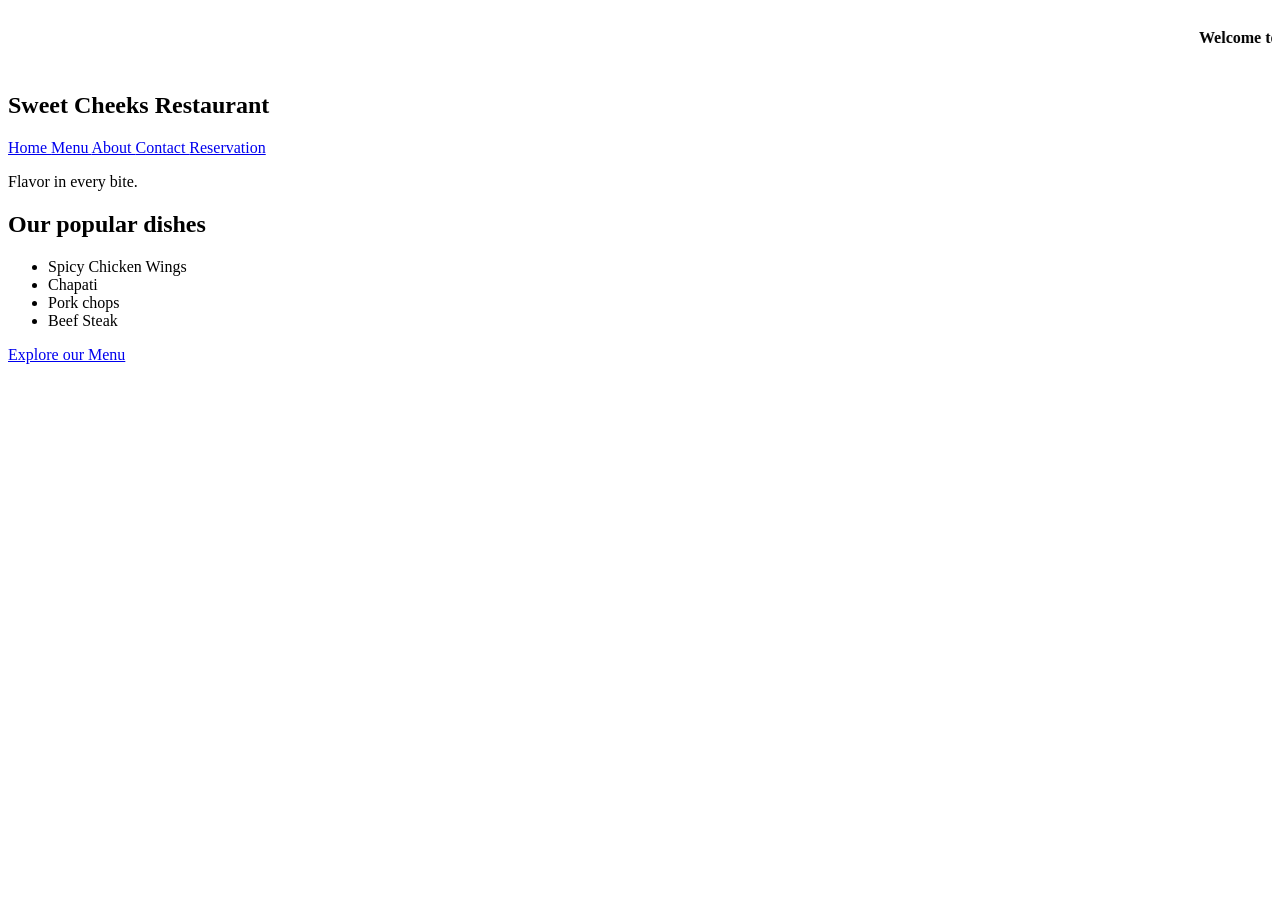
==== index.html @ 30790642 "initial commit" ====
<!DOCTYPE html>
<html lang="en">
<head>
    <meta charset="UTF-8">
    <meta name="viewport" content="width=device-width, initial-scale=1.0">
    <title>Sweet Cheeks Restaurant</title>
</head>
<body>
   <marquee behavior="" direction=""><h4> Welcome to Sweet Cheeks!</h4></marquee> 
   <header id="header">
        <nav class="navbar">
         <h2 class="logo">Sweet Cheeks Restaurant</h2>
            <a href="index.html"> Home </a>
            <a href="menu.html"> Menu </a>
            <a href="about.html"> About </a>
            <a href="contact.html"> Contact </a>
            <a href="reservation.html"> Reservation </a>
        </nav>
    </header>
    <p>Flavor in every bite. </p>

    <h2> Our popular dishes</h2>
    <ul>
        <li>Spicy Chicken Wings</li>
        <li>Chapati</li>
        <li>Pork chops</li>
        <li>Beef Steak</li>
    </ul>
    <a href="menu.html"> Explore our Menu </a>
</body>
</html>
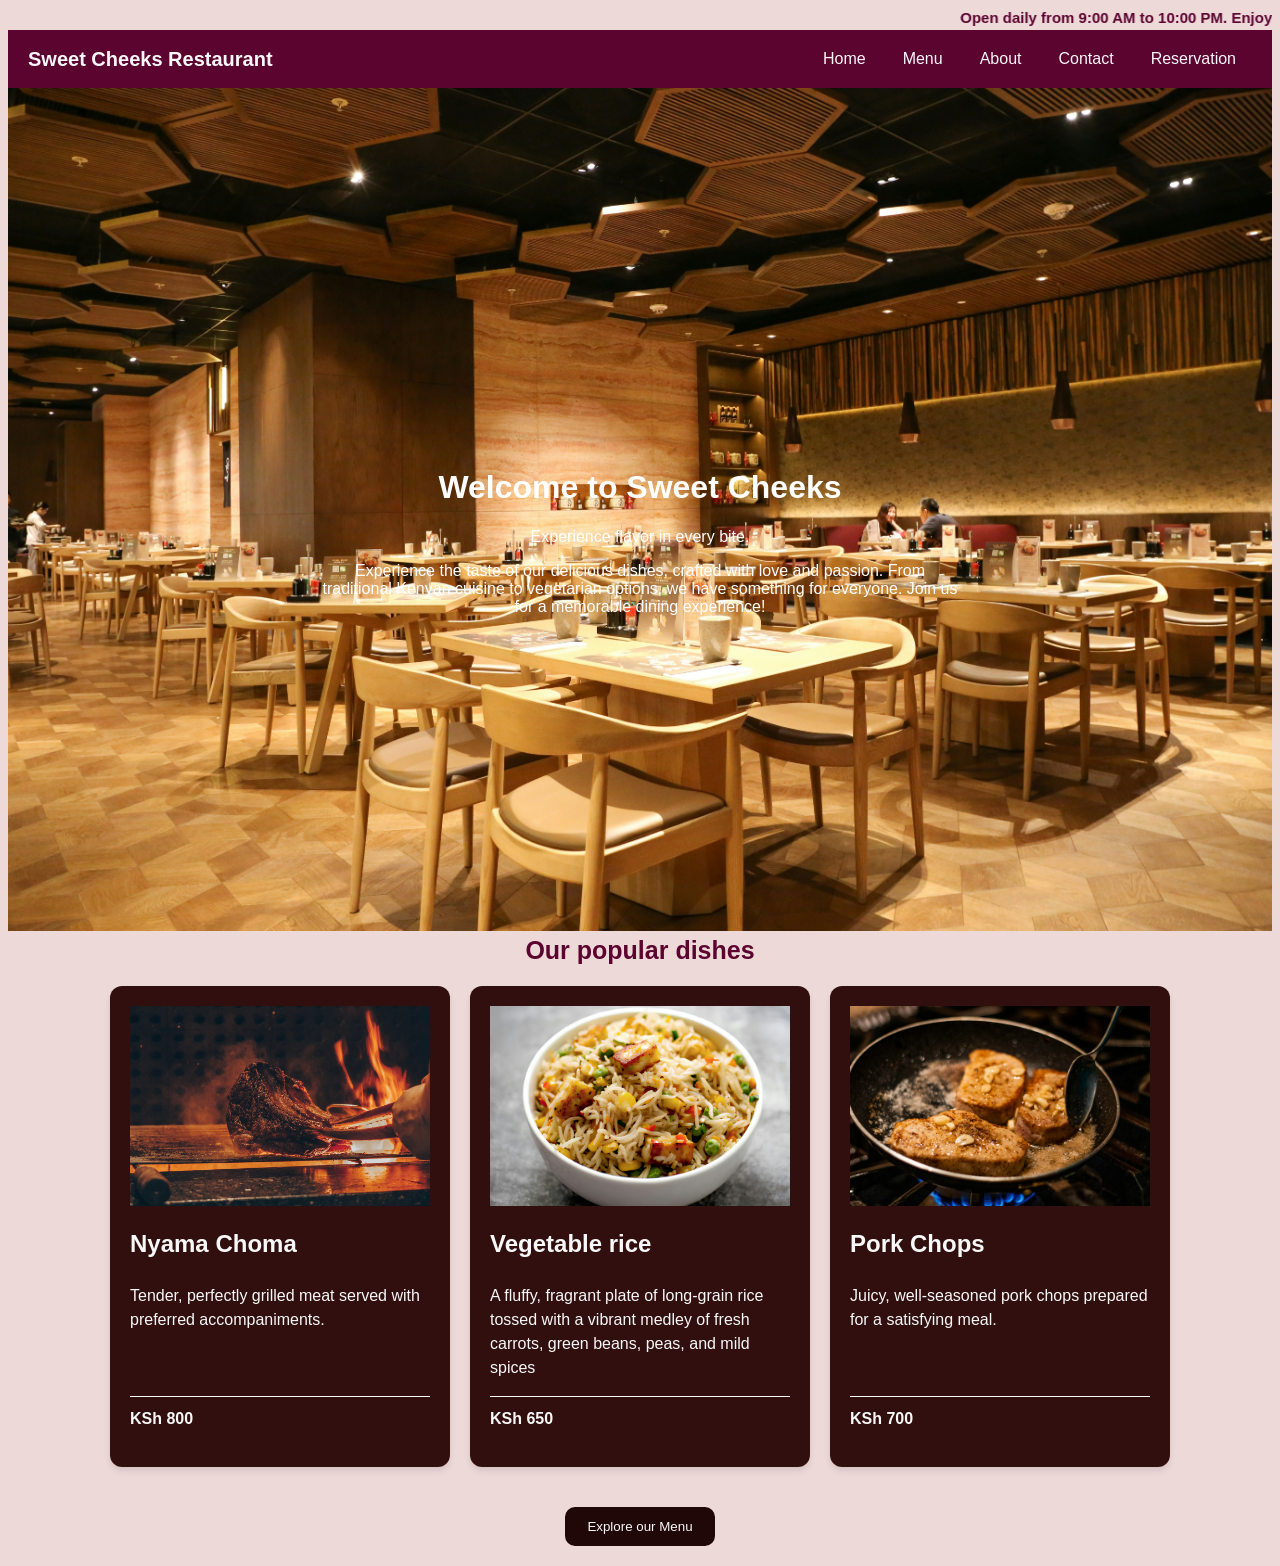
==== commit 05597fc9: "my changes" ====
--- a/index.html
+++ b/index.html
@@ -4,28 +4,72 @@
     <meta charset="UTF-8">
     <meta name="viewport" content="width=device-width, initial-scale=1.0">
     <title>Sweet Cheeks Restaurant</title>
+    <link rel="stylesheet" href="static/css/styles.css">
 </head>
 <body>
-   <marquee behavior="" direction=""><h4> Welcome to Sweet Cheeks!</h4></marquee> 
+    <marquee behavior="scroll" direction="left"><h4 id="welcome">
+        Open daily from 9:00 AM to 10:00 PM. Enjoy our delicious dishes and exceptional service.
+    </h4>      
+    </marquee>
+    
    <header id="header">
-        <nav class="navbar">
-         <h2 class="logo">Sweet Cheeks Restaurant</h2>
+    <nav class="navbar">
+        <h2 class="logo">Sweet Cheeks Restaurant</h2>
+        <div class="nav-links">           
             <a href="index.html"> Home </a>
             <a href="menu.html"> Menu </a>
-            <a href="about.html"> About </a>
+            <a href=""> About </a>
             <a href="contact.html"> Contact </a>
-            <a href="reservation.html"> Reservation </a>
-        </nav>
-    </header>
-    <p>Flavor in every bite. </p>
+            <a href=""> Reservation </a>
+        </div>
+    </nav>    
+   </header>
+   <!-- hero section  -->
+    <div id="hero-container">
+        <img src="static/images/hero1.jpg" alt="Restaurant hero image" class="hero-image">
+        <div class="hero-content" >            
+            <h1>Welcome to Sweet Cheeks</h1>
+            <p>Experience flavor in every bite. </p>                
+            <p>Experience the taste of our delicious dishes, crafted with love and passion. 
+            From traditional Kenyan cuisine to vegetarian options, we have something for everyone. 
+            Join us for a memorable dining experience!</p>
+        </div>
+    </div>
+    <h2 class="dishes"> Our popular dishes</h2>
+    <div class="container">
+        <!-- Dish One -->
+        <div class="card" id="nyama-choma">
+            <img src="static/images/nyamachoma.jpg" alt="nyama-choma" class="card-image">
+            <div class="card-content">
+               <h3>Nyama Choma</h3>
+                 <p> Tender, perfectly grilled meat served with preferred accompaniments.</p>
+                 <hr>
+                 <p class="price">KSh 800</p>     
+            </div>
+        </div>
+        <!-- Dish Two -->
+        <div class="card" id="vegetable-rice">
+            <img src="static/images/vegetablerice.jpg" alt="vegetable-rice" class="card-image">
+            <div class="card-content">
+                <h3>Vegetable rice</h3>
+                <p> A fluffy, fragrant plate of long-grain rice tossed with a vibrant medley of fresh carrots, 
+                    green beans, peas, and mild spices</p>
+                    <hr>
+                <p class="price">KSh 650</p>
+            </div>
+        </div>
+         <!-- Dish Three -->
+        <div class="card" id="pork-chops">
+            <img src="static/images/pork.jpg" alt="pork" class="card-image">
+            <div class="card-content">
+                <h3>Pork Chops</h3>
+                <p>Juicy, well-seasoned pork chops prepared for a satisfying meal.</p>
+                <hr>
+                <p class="price">KSh 700</p>
+            </div>
+        </div>
+    </div>
 
-    <h2> Our popular dishes</h2>
-    <ul>
-        <li>Spicy Chicken Wings</li>
-        <li>Chapati</li>
-        <li>Pork chops</li>
-        <li>Beef Steak</li>
-    </ul>
-    <a href="menu.html"> Explore our Menu </a>
+   <button class="btn" type="button"><a href="menu.html"> Explore our Menu </a></button> 
 </body>
 </html>
--- a/static/css/styles.css
+++ b/static/css/styles.css
@@ -0,0 +1,157 @@
+
+body {
+    font-family: Arial, Helvetica, sans-serif;
+    background-color: #eed9d9;
+    padding: 0 auto ;
+}
+#welcome{
+    color: #5c0430;
+    font-size: 15px;
+    margin-top: 0.5px;
+    margin-bottom: 0.5px;   
+}
+.navbar{
+
+    display:flex;
+    background-color: #5c0430;
+    color: #f8f8f8;
+    align-items: center;
+    justify-content: space-between;
+    padding: 10px 20px;
+    flex-wrap: wrap;
+    gap: 10px;
+
+}
+.logo{
+    font-size: 20px;
+    margin: 0;
+    white-space: nowrap;
+    font-weight: bold;
+   
+}
+.nav-links {
+    display: flex;
+    align-items: center;
+    gap: 5px;                     
+    flex-wrap: wrap;
+}
+.nav-links a{
+    color: #f8f8f8;   
+    text-decoration: none;
+    padding: 10px 16px;          
+    border-radius: 4px;          
+    transition: background-color 0.3s ease;
+    display: inline-block;
+}
+.nav-links a:hover{
+    background-color: #210808;
+}
+.hero-container {
+  position: relative;
+  width: 100%;
+  height: 100vh;
+  overflow: hidden;
+}
+
+.hero-image {
+  max-width: 100%;
+  height: auto;
+  object-fit: cover;
+}
+
+.hero-content {
+  position: absolute;
+  top: 60%;
+  left: 50%;
+  transform: translate(-50%, -50%);
+  color: white;
+  text-align: center;
+}
+
+@media (max-width: 768px) {
+    .navbar {
+        flex-direction: column;
+        padding: 15px;
+    }
+    
+    .nav-links {
+        justify-content: center;
+    }
+}
+.dishes{
+    text-align: center;
+    color: #5c0430;
+    font-size: 25px;
+    margin-top: 1.5px;
+    margin-bottom: 0.5px;
+}
+.container{
+    display: flex;
+    flex-wrap: wrap;
+    justify-content: center;
+    align-items: stretch;
+    gap: 20px;
+    padding: 20px;
+}
+.card{
+    background-color: rgba(40, 4, 4, 0.945);
+    color:#f8f8f8;
+    border-radius: 12px;
+    box-shadow: 0 4px 6px rgba(0, 0, 0, 0.1);
+    width: 300px;
+    padding: 20px;
+    overflow: hidden;
+    display: flex;
+    flex-direction: column;
+    transition: transform 0.3s ease, box-shadow 0.3s ease;
+}
+.card-image {
+  width: 100%;       
+  height: 200px;     
+  object-fit: cover; 
+  display: block;   
+}
+.card-content {
+    display: flex;
+    flex-direction: column;
+    flex: 1;
+}
+.card-content h3{
+    font-size: 1.5rem;
+    margin-bottom: 10px;
+   
+}
+.card-content p{
+    font-size: 1rem;
+    line-height: 1.5;
+}
+.card-content hr {
+    margin-top: auto;
+    margin-bottom: 10px;
+    border: none;
+    border-top: 1px solid #f8f8f8;
+    width: 100%;
+}
+
+.card:hover{
+    transform: translateY(-10px);
+    box-shadow: 0 8px 16px rgba(0, 0, 0, 0.1);
+}
+.price {
+    margin-top: 0;
+    font-weight: bold;
+}
+.btn {
+   border-radius: 10px;
+    background-color: #210808;
+    border: 2px solid #210808;
+    margin: 20px auto;
+    padding: 10px 20px;
+    display: block;
+    width: fit-content;
+}
+.btn a{
+    color: #f8f8f8;
+    text-decoration: none;
+    
+}
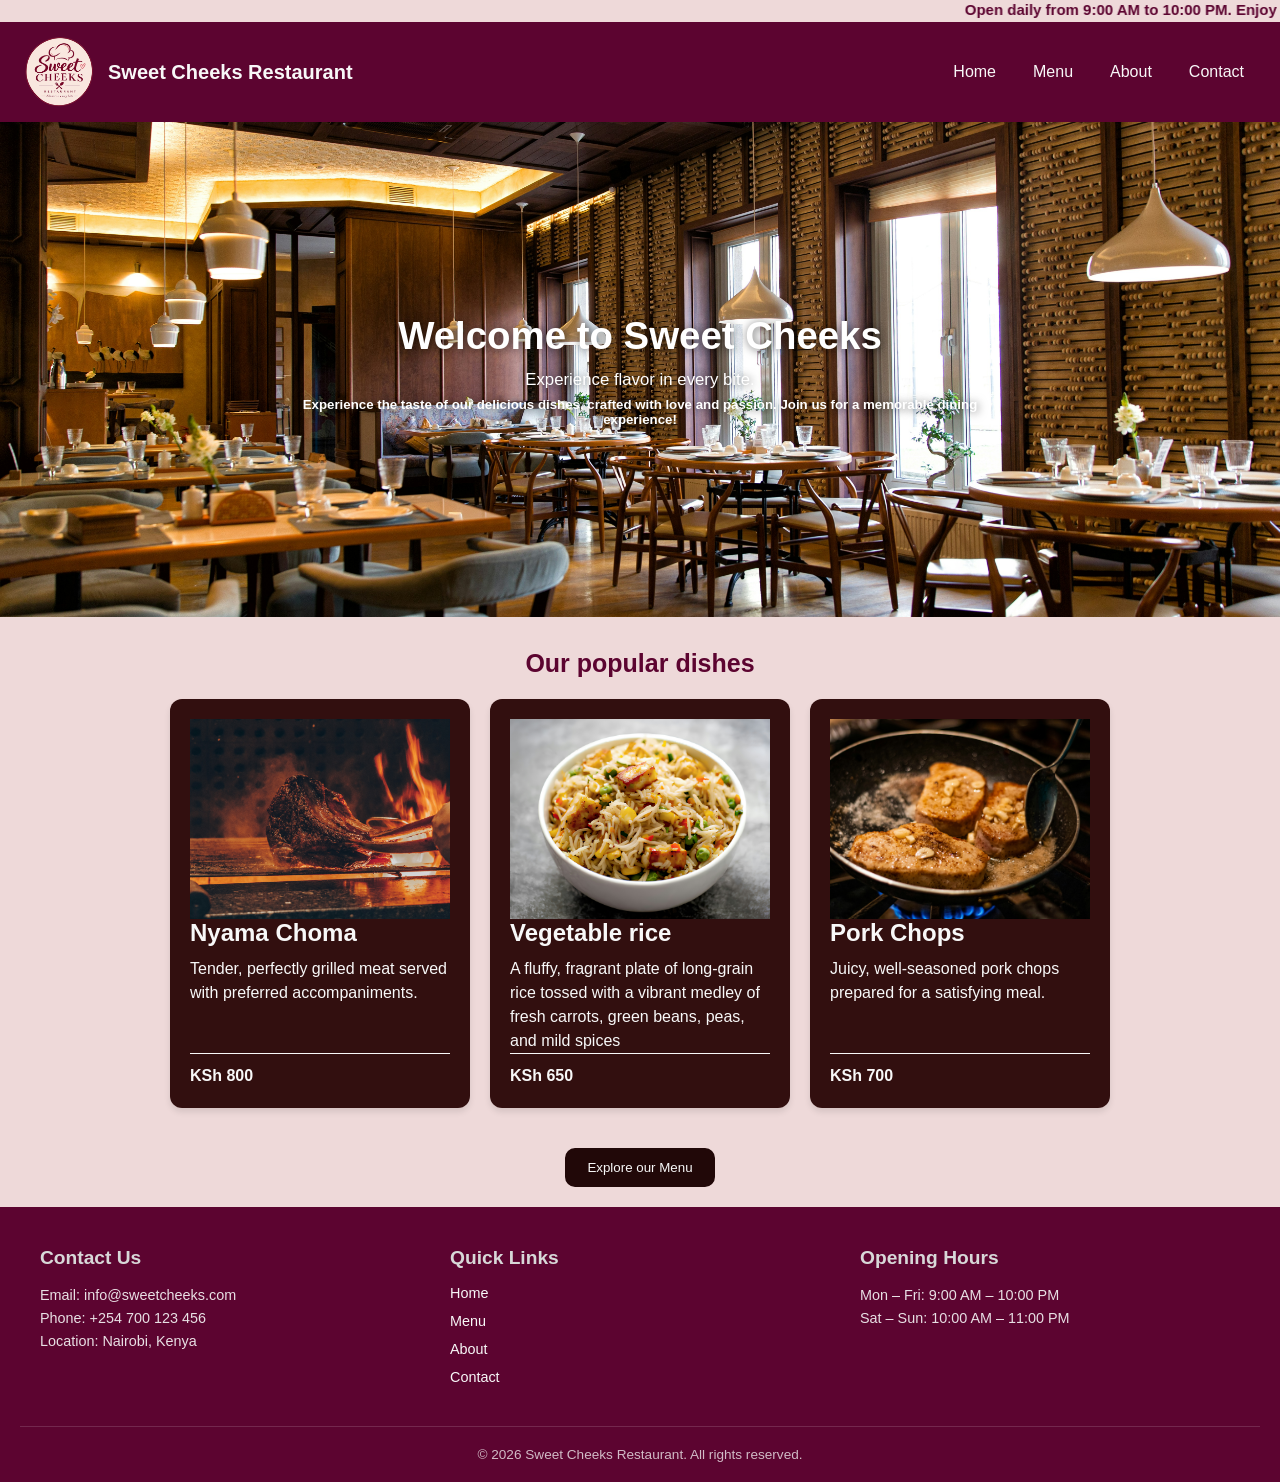
==== commit 2b2b4beb: "my changes" ====
--- a/index.html
+++ b/index.html
@@ -4,6 +4,7 @@
     <meta charset="UTF-8">
     <meta name="viewport" content="width=device-width, initial-scale=1.0">
     <title>Sweet Cheeks Restaurant</title>
+    <link rel="icon" type="image/png" href="static/images/favicon.png">
     <link rel="stylesheet" href="static/css/styles.css">
 </head>
 <body>
@@ -11,28 +12,38 @@
         Open daily from 9:00 AM to 10:00 PM. Enjoy our delicious dishes and exceptional service.
     </h4>      
     </marquee>
-    
+      
    <header id="header">
     <nav class="navbar">
-        <h2 class="logo">Sweet Cheeks Restaurant</h2>
-        <div class="nav-links">           
-            <a href="index.html"> Home </a>
-            <a href="menu.html"> Menu </a>
-            <a href=""> About </a>
-            <a href="contact.html"> Contact </a>
-            <a href=""> Reservation </a>
+
+        <h2 class="logo">
+            <a href="index.html" class="logo-link">
+                <img src="static/images/sweet-cheeks-logo.png"
+                     alt="Sweet Cheeks Logo"
+                     class="logo-img">
+                <span>Sweet Cheeks Restaurant</span>
+            </a>
+        </h2>
+
+        <div class="nav-links">
+            <a href="index.html">Home</a>
+            <a href="menu.html">Menu</a>
+            <a href="about.html">About</a>
+            <a href="contact.html">Contact</a>
         </div>
-    </nav>    
+
+    </nav>
    </header>
+
+      
    <!-- hero section  -->
     <div id="hero-container">
-        <img src="static/images/hero1.jpg" alt="Restaurant hero image" class="hero-image">
+        <img src="static/images/hero2.jpg" alt="Restaurant hero image" class="hero-image">
         <div class="hero-content" >            
             <h1>Welcome to Sweet Cheeks</h1>
             <p>Experience flavor in every bite. </p>                
-            <p>Experience the taste of our delicious dishes, crafted with love and passion. 
-            From traditional Kenyan cuisine to vegetarian options, we have something for everyone. 
-            Join us for a memorable dining experience!</p>
+            <h5>Experience the taste of our delicious dishes, crafted with love and passion. 
+            Join us for a memorable dining experience!</h5>
         </div>
     </div>
     <h2 class="dishes"> Our popular dishes</h2>
@@ -71,5 +82,43 @@
     </div>
 
    <button class="btn" type="button"><a href="menu.html"> Explore our Menu </a></button> 
+
+       <!-- ===== Footer ===== -->
+    <footer class="site-footer">
+        <div class="footer-container">
+
+            <!-- Contact Info -->
+            <div class="footer-column">
+                <h3>Contact Us</h3>
+                <p>Email: info@sweetcheeks.com</p>
+                <p>Phone: +254 700 123 456</p>
+                <p>Location: Nairobi, Kenya</p>
+            </div>
+
+            <!-- Quick Links -->
+            <div class="footer-column">
+                <h3>Quick Links</h3>
+                <ul>
+                  <li><a href="index.html">Home</a></li>
+                  <li><a href="menu.html">Menu</a></li>
+                  <li><a href="about.html">About</a></li>
+                  <li><a href="contact.html">Contact</a></li>
+                </ul>
+            </div>
+
+            <!-- Opening Hours -->
+            <div class="footer-column">
+                <h3>Opening Hours</h3>
+                <p>Mon – Fri: 9:00 AM – 10:00 PM</p>
+                <p>Sat – Sun: 10:00 AM – 11:00 PM</p>
+            </div>
+
+        </div>
+
+        <!-- Copyright -->
+        <div class="footer-bottom">
+            <p>&copy; 2026 Sweet Cheeks Restaurant. All rights reserved.</p>
+        </div>
+    </footer>
 </body>
 </html>
--- a/static/css/styles.css
+++ b/static/css/styles.css
@@ -1,4 +1,8 @@
-
+* {
+  margin: 0;
+  padding: 0;
+  box-sizing: border-box;
+}
 body {
     font-family: Arial, Helvetica, sans-serif;
     background-color: #eed9d9;
@@ -22,52 +26,119 @@
     gap: 10px;
 
 }
-.logo{
+
+.logo {
     font-size: 20px;
     margin: 0;
     white-space: nowrap;
     font-weight: bold;
-   
-}
+}
+
+.logo-link {
+    display: flex;
+    align-items: center;
+    gap: 8px;
+    color: inherit;
+    text-decoration: none;
+}
+
+.logo-img {
+    width: 80px;
+    height: 80px;
+    object-fit: contain;
+    border-radius: 50%;
+    flex-shrink: 1;
+}
+
 .nav-links {
     display: flex;
     align-items: center;
-    gap: 5px;                     
+    gap: 5px;
     flex-wrap: wrap;
 }
-.nav-links a{
-    color: #f8f8f8;   
+
+.nav-links a {
+    color: #f8f8f8;
     text-decoration: none;
-    padding: 10px 16px;          
-    border-radius: 4px;          
+    padding: 10px 16px;
+    border-radius: 4px;
     transition: background-color 0.3s ease;
     display: inline-block;
 }
-.nav-links a:hover{
+
+.nav-links a:hover {
     background-color: #210808;
 }
-.hero-container {
-  position: relative;
-  width: 100%;
-  height: 100vh;
-  overflow: hidden;
+
+/* ---------- Hero banner ---------- */
+#hero-container {
+    position: relative;
+    width: 100%;
+    height: 55vh;              
+    max-height: 520px;         
+    min-height: 320px;        
+    overflow: hidden;
+    margin-bottom: 2rem;
 }
 
 .hero-image {
-  max-width: 100%;
-  height: auto;
-  object-fit: cover;
+    width: 100%;
+    height: 100%;
+    object-fit: cover;         /* crops instead of stretching */
+    object-position: center;   /* keeps the focus centered */
+    display: block;
 }
 
 .hero-content {
-  position: absolute;
-  top: 60%;
-  left: 50%;
-  transform: translate(-50%, -50%);
-  color: white;
-  text-align: center;
-}
-
+    position: absolute;
+    top: 50%;
+    left: 50%;
+    transform: translate(-50%, -50%);
+    width: 90%;                
+    max-width: 700px;
+    color: white;
+    text-align: center;
+    text-shadow: 1px 1px 10px rgba(0, 0, 0, 0.6);
+}
+
+.hero-content h1 {
+    font-size: 2.4rem;
+    margin: 0 0 0.5rem;
+    line-height: 1.2;
+}
+
+.hero-content p {
+    font-size: 1.05rem;
+    line-height: 1.5;
+    margin: 0.3rem 0;
+}
+
+/* ---------- Hero responsive ---------- */
+@media (max-width: 768px) {
+    #hero-container {
+        height: 45vh;
+        min-height: 260px;
+    }
+    .hero-content h1 {
+        font-size: 1.8rem;
+    }
+    .hero-content p {
+        font-size: 0.95rem;
+    }
+}
+
+@media (max-width: 480px) {
+    #hero-container {
+        height: 40vh;
+        min-height: 220px;
+    }
+    .hero-content h1 {
+        font-size: 1.4rem;
+    }
+    .hero-content p {
+        font-size: 0.85rem;
+    }
+}
 @media (max-width: 768px) {
     .navbar {
         flex-direction: column;
@@ -154,4 +225,80 @@
     color: #f8f8f8;
     text-decoration: none;
     
-}+}
+
+.site-footer {
+    background-color: #5c0430;      
+    color: #f8f8f8;
+    padding: 40px 20px 20px 20px;
+    font-family: Arial, Helvetica, sans-serif;
+}
+
+.footer-container {
+    display: flex;
+    justify-content: space-around;
+    flex-wrap: wrap;
+    max-width: 1200px;
+    margin: 0 auto;
+    gap: 30px;
+}
+
+/* ---------- Column styling ---------- */
+.footer-column {
+    flex: 1;
+    min-width: 200px;
+}
+
+.footer-column h3 {
+    margin-bottom: 15px;
+    font-size: 1.2rem;
+    color: #d8d8d8;                 
+    font-weight: bold;
+}
+
+.footer-column p {
+    font-size: 0.9rem;
+    line-height: 1.6;
+    color: #f8f8f8;              
+    opacity: 0.9;
+}
+
+.footer-column ul {
+    list-style: none;
+    padding: 0;
+    margin: 0;
+}
+
+.footer-column ul li {
+    margin-bottom: 10px;
+}
+
+.footer-column ul li a {
+    color: #f8f8f8;
+    text-decoration: none;
+    font-size: 0.9rem;
+    transition: color 0.3s ease;
+}
+
+.footer-column ul li a:hover {
+    color: #ffd9a0;                
+}
+
+/* ---------- Bottom copyright bar ---------- */
+.footer-bottom {
+    text-align: center;
+    margin-top: 30px;
+    padding-top: 20px;
+    border-top: 1px solid rgba(248, 248, 248, 0.2);   /* subtle light divider */
+    font-size: 0.85rem;
+    color: #f8f8f8;
+    opacity: 0.75;
+}
+
+/* ---------- Responsive ---------- */
+@media (max-width: 768px) {
+    .footer-container {
+        flex-direction: column;
+        text-align: center;
+    }
+}
